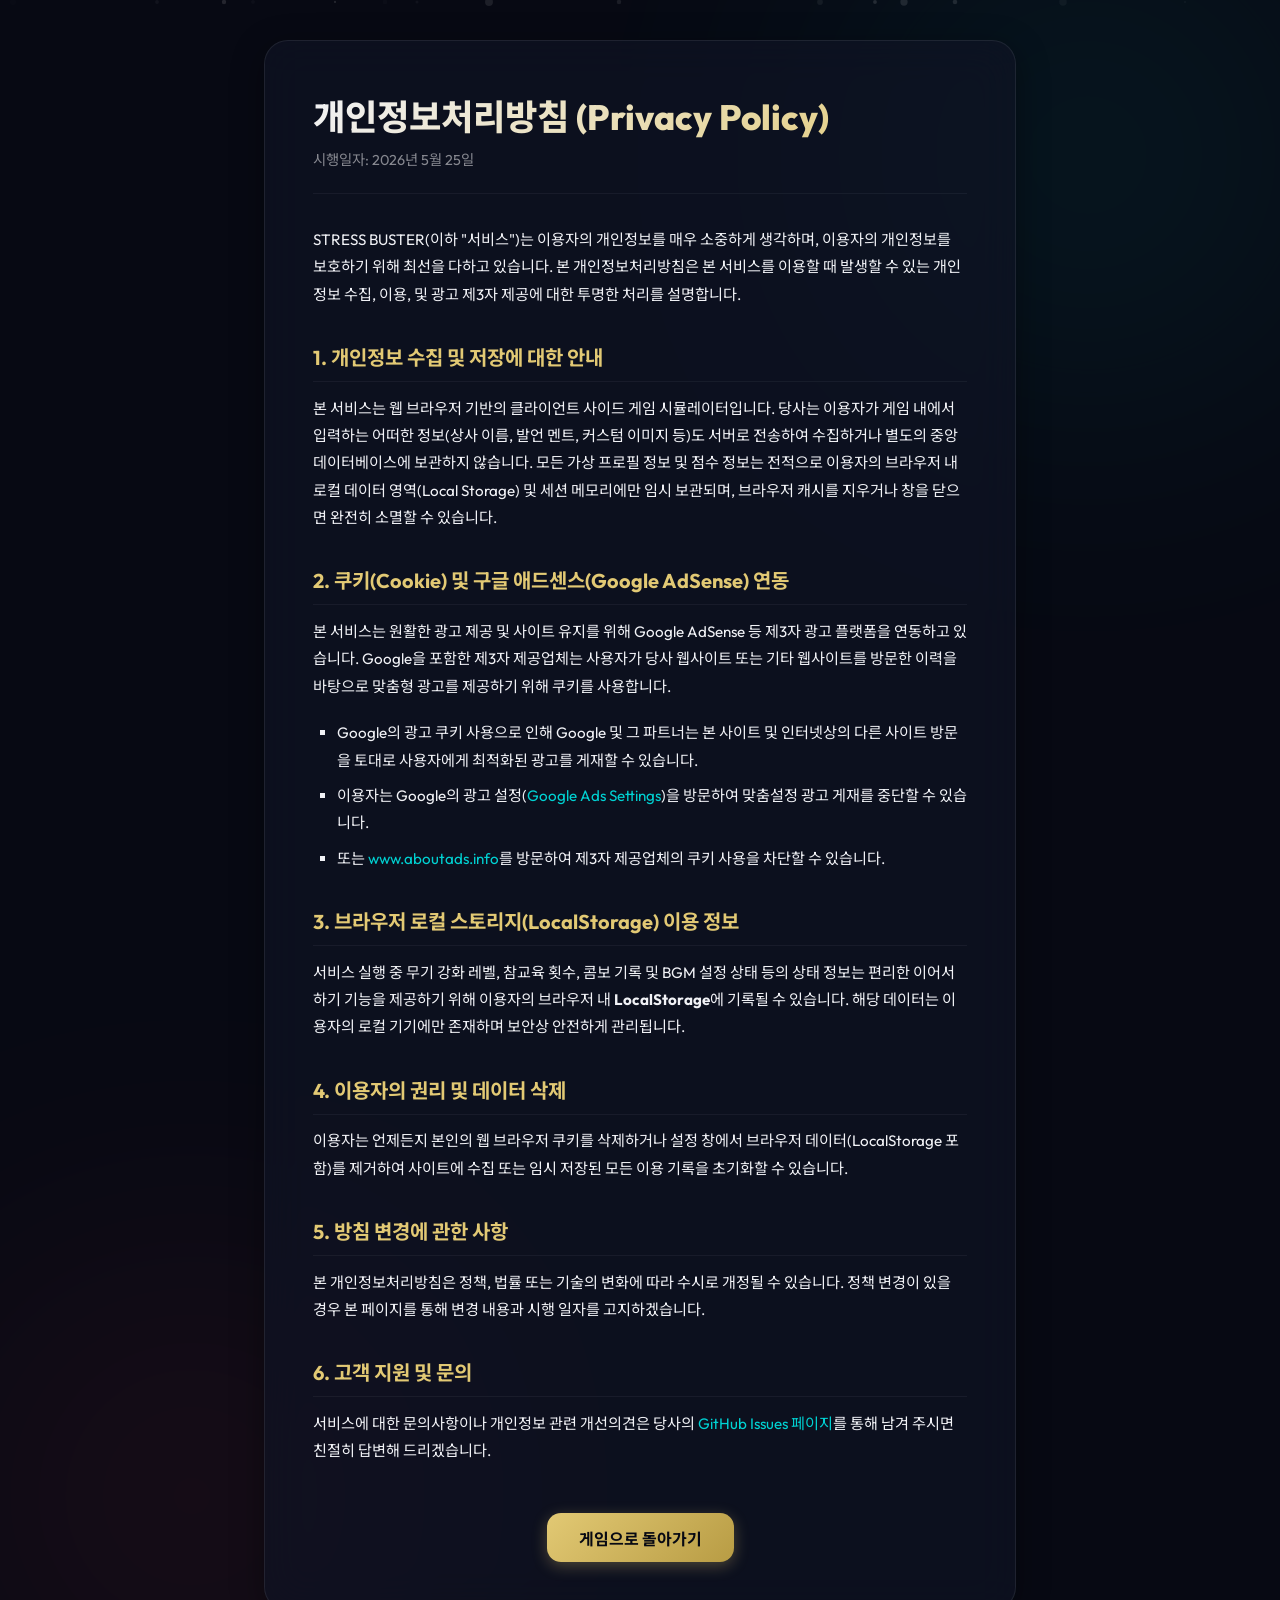
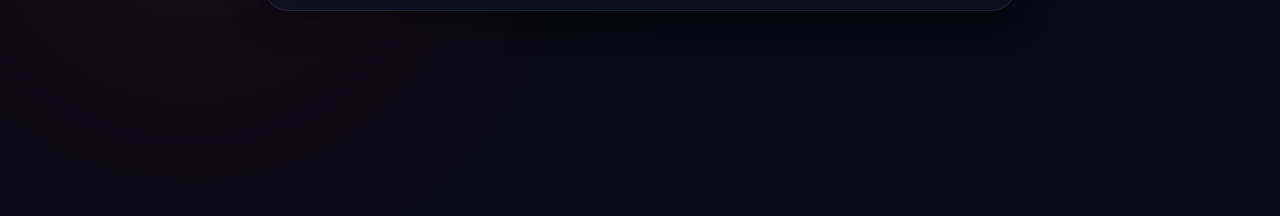
==== privacy.html @ c32ab214 "fix: AdSense policy compliance - add privacy/terms pages and stress guide" ====
<!DOCTYPE html>
<html lang="ko">
<head>
  <meta charset="UTF-8">
  <meta name="viewport" content="width=device-width, initial-scale=1.0">
  <title>개인정보처리방침 | STRESS BUSTER</title>
  <meta name="description" content="STRESS BUSTER 개인정보처리방침. 구글 애드센스 정책 준수를 위한 안내입니다.">
  <link rel="stylesheet" href="style.css">
  <link href="https://fonts.googleapis.com/css2?family=Noto+Sans+KR:wght@300;400;500;700&family=Outfit:wght@300;400;600;800&display=swap" rel="stylesheet">
  <style>
    .policy-container {
      max-width: 800px;
      width: 100%;
      margin: 40px auto;
      padding: 0 1.5rem;
      flex: 1;
    }
    .policy-card {
      background: rgba(16, 20, 38, 0.65);
      border: 1px solid var(--border-glass);
      box-shadow: var(--shadow-glass);
      backdrop-filter: blur(20px);
      border-radius: 24px;
      padding: 3rem;
    }
    .policy-header {
      border-bottom: 1px solid rgba(255, 255, 255, 0.05);
      padding-bottom: 1.5rem;
      margin-bottom: 2rem;
    }
    .policy-header h1 {
      font-size: 2.2rem;
      font-weight: 800;
      color: #fff;
      margin-bottom: 0.5rem;
      background: linear-gradient(135deg, #f1f2f6 0%, var(--color-gold) 100%);
      -webkit-background-clip: text;
      -webkit-text-fill-color: transparent;
    }
    .policy-header p {
      color: rgba(255, 255, 255, 0.5);
      font-size: 0.9rem;
    }
    .policy-content {
      color: #f1f2f6;
      line-height: 1.8;
      font-size: 0.95rem;
    }
    .policy-content h2 {
      font-size: 1.25rem;
      color: var(--color-gold);
      margin-top: 2rem;
      margin-bottom: 0.8rem;
      font-weight: 700;
      border-bottom: 1px solid rgba(255, 255, 255, 0.05);
      padding-bottom: 0.3rem;
    }
    .policy-content p {
      margin-bottom: 1.2rem;
    }
    .policy-content ul {
      margin-left: 1.5rem;
      margin-bottom: 1.2rem;
      list-style-type: square;
    }
    .policy-content li {
      margin-bottom: 0.5rem;
    }
    .policy-content a {
      color: var(--color-cyan);
      text-decoration: none;
      transition: color 0.25s;
    }
    .policy-content a:hover {
      color: var(--color-gold);
      text-decoration: underline;
    }
    .back-btn-wrap {
      margin-top: 3rem;
      text-align: center;
    }
    .back-to-game-btn {
      display: inline-block;
      background: linear-gradient(135deg, var(--color-gold) 0%, #b89c44 100%);
      border: none;
      border-radius: 14px;
      padding: 0.8rem 2rem;
      font-family: var(--font-sans);
      color: #070913;
      font-weight: 700;
      text-decoration: none;
      cursor: pointer;
      box-shadow: 0 4px 15px rgba(226, 201, 116, 0.3);
      transition: all 0.3s cubic-bezier(0.16, 1, 0.3, 1);
    }
    .back-to-game-btn:hover {
      transform: translateY(-2px);
      box-shadow: 0 8px 25px rgba(226, 201, 116, 0.5);
      background: linear-gradient(135deg, #f5e08f 0%, #d4b455 100%);
    }
    @media (max-width: 768px) {
      .policy-card {
        padding: 1.5rem;
      }
      .policy-header h1 {
        font-size: 1.8rem;
      }
    }
  </style>
</head>
<body>
  <!-- Floating particles background -->
  <div class="particles" id="particles-container"></div>

  <main class="policy-container">
    <div class="policy-card">
      <div class="policy-header">
        <h1>개인정보처리방침 (Privacy Policy)</h1>
        <p>시행일자: 2026년 5월 25일</p>
      </div>

      <div class="policy-content">
        <p>STRESS BUSTER(이하 "서비스")는 이용자의 개인정보를 매우 소중하게 생각하며, 이용자의 개인정보를 보호하기 위해 최선을 다하고 있습니다. 본 개인정보처리방침은 본 서비스를 이용할 때 발생할 수 있는 개인정보 수집, 이용, 및 광고 제3자 제공에 대한 투명한 처리를 설명합니다.</p>

        <h2>1. 개인정보 수집 및 저장에 대한 안내</h2>
        <p>본 서비스는 웹 브라우저 기반의 클라이언트 사이드 게임 시뮬레이터입니다. 당사는 이용자가 게임 내에서 입력하는 어떠한 정보(상사 이름, 발언 멘트, 커스텀 이미지 등)도 서버로 전송하여 수집하거나 별도의 중앙 데이터베이스에 보관하지 않습니다. 모든 가상 프로필 정보 및 점수 정보는 전적으로 이용자의 브라우저 내 로컬 데이터 영역(Local Storage) 및 세션 메모리에만 임시 보관되며, 브라우저 캐시를 지우거나 창을 닫으면 완전히 소멸할 수 있습니다.</p>

        <h2>2. 쿠키(Cookie) 및 구글 애드센스(Google AdSense) 연동</h2>
        <p>본 서비스는 원활한 광고 제공 및 사이트 유지를 위해 Google AdSense 등 제3자 광고 플랫폼을 연동하고 있습니다. Google을 포함한 제3자 제공업체는 사용자가 당사 웹사이트 또는 기타 웹사이트를 방문한 이력을 바탕으로 맞춤형 광고를 제공하기 위해 쿠키를 사용합니다.</p>
        <ul>
          <li>Google의 광고 쿠키 사용으로 인해 Google 및 그 파트너는 본 사이트 및 인터넷상의 다른 사이트 방문을 토대로 사용자에게 최적화된 광고를 게재할 수 있습니다.</li>
          <li>이용자는 Google의 광고 설정(<a href="https://adssettings.google.com" target="_blank" rel="noopener noreferrer">Google Ads Settings</a>)을 방문하여 맞춤설정 광고 게재를 중단할 수 있습니다.</li>
          <li>또는 <a href="https://aboutads.info" target="_blank" rel="noopener noreferrer">www.aboutads.info</a>를 방문하여 제3자 제공업체의 쿠키 사용을 차단할 수 있습니다.</li>
        </ul>

        <h2>3. 브라우저 로컬 스토리지(LocalStorage) 이용 정보</h2>
        <p>서비스 실행 중 무기 강화 레벨, 참교육 횟수, 콤보 기록 및 BGM 설정 상태 등의 상태 정보는 편리한 이어서 하기 기능을 제공하기 위해 이용자의 브라우저 내 <strong>LocalStorage</strong>에 기록될 수 있습니다. 해당 데이터는 이용자의 로컬 기기에만 존재하며 보안상 안전하게 관리됩니다.</p>

        <h2>4. 이용자의 권리 및 데이터 삭제</h2>
        <p>이용자는 언제든지 본인의 웹 브라우저 쿠키를 삭제하거나 설정 창에서 브라우저 데이터(LocalStorage 포함)를 제거하여 사이트에 수집 또는 임시 저장된 모든 이용 기록을 초기화할 수 있습니다.</p>

        <h2>5. 방침 변경에 관한 사항</h2>
        <p>본 개인정보처리방침은 정책, 법률 또는 기술의 변화에 따라 수시로 개정될 수 있습니다. 정책 변경이 있을 경우 본 페이지를 통해 변경 내용과 시행 일자를 고지하겠습니다.</p>

        <h2>6. 고객 지원 및 문의</h2>
        <p>서비스에 대한 문의사항이나 개인정보 관련 개선의견은 당사의 <a href="https://github.com/k2871015/bossdiee/issues" target="_blank" rel="noopener noreferrer">GitHub Issues 페이지</a>를 통해 남겨 주시면 친절히 답변해 드리겠습니다.</p>
      </div>

      <div class="back-btn-wrap">
        <a href="index.html" class="back-to-game-btn">게임으로 돌아가기</a>
      </div>
    </div>
  </main>

  <script>
    // Particle generation matching index.html
    const container = document.getElementById('particles-container');
    if (container) {
      for (let i = 0; i < 15; i++) {
        const particle = document.createElement('div');
        particle.className = 'particle';
        particle.style.left = Math.random() * 100 + 'vw';
        particle.style.animationDelay = Math.random() * 15 + 's';
        particle.style.opacity = Math.random();
        particle.style.transform = 'scale(' + (Math.random() * 1.5 + 0.5) + ')';
        container.appendChild(particle);
      }
    }
  </script>
</body>
</html>
---- style.css ----
/* Design System & Custom Properties */
:root {
  --bg-dark: #070913;
  --bg-panel: rgba(16, 20, 38, 0.45);
  --border-glass: rgba(255, 255, 255, 0.08);
  --shadow-glass: 0 8px 32px 0 rgba(0, 0, 0, 0.37);
  
  --color-gold: #e2c974;
  --color-gold-glow: rgba(226, 201, 116, 0.45);
  --color-red: #ff4757;
  --color-red-glow: rgba(255, 71, 87, 0.45);
  --color-cyan: #00d2d3;
  --color-cyan-glow: rgba(0, 210, 211, 0.45);
  --color-green: #2ed573;
  
  --font-sans: 'Outfit', 'Noto Sans KR', sans-serif;
}

/* Base Resets & Global Styles */
* {
  margin: 0;
  padding: 0;
  box-sizing: border-box;
}

body {
  background-color: var(--bg-dark);
  color: #f1f2f6;
  font-family: var(--font-sans);
  min-height: 100vh;
  overflow-x: hidden;
  position: relative;
  display: flex;
  flex-direction: column;
}

/* Animated Ambient Background Glows */
body::before, body::after {
  content: '';
  position: absolute;
  width: 50vw;
  height: 50vw;
  border-radius: 50%;
  pointer-events: none;
  z-index: -10;
  filter: blur(140px);
  opacity: 0.15;
  transition: all 1s ease;
}
body::before {
  top: -10%;
  right: -10%;
  background: radial-gradient(circle, var(--color-cyan) 0%, transparent 70%);
}
body::after {
  bottom: -10%;
  left: -10%;
  background: radial-gradient(circle, var(--color-red) 0%, transparent 70%);
}

/* Background floating particles */
.particles {
  position: fixed;
  top: 0;
  left: 0;
  width: 100%;
  height: 100%;
  pointer-events: none;
  z-index: -5;
  overflow: hidden;
}
.particle {
  position: absolute;
  width: 4px;
  height: 4px;
  background-color: rgba(255, 255, 255, 0.15);
  border-radius: 50%;
  animation: floatUp 15s infinite linear;
}
@keyframes floatUp {
  0% { transform: translateY(100vh) translateX(0); opacity: 0; }
  50% { opacity: 0.5; }
  100% { transform: translateY(-10vh) translateX(50px); opacity: 0; }
}

/* Header & Navigation */
header {
  height: 70px;
  border-bottom: 1px solid var(--border-glass);
  background: rgba(7, 9, 19, 0.6);
  backdrop-filter: blur(8px);
  position: sticky;
  top: 0;
  z-index: 100;
}
.nav-container {
  max-width: 1200px;
  margin: 0 auto;
  padding: 0 1.5rem;
  height: 100%;
  display: flex;
  justify-content: space-between;
  align-items: center;
}
.logo {
  font-size: 1.5rem;
  font-weight: 800;
  letter-spacing: 0.05em;
  background: linear-gradient(135deg, #f1f2f6 0%, var(--color-gold) 100%);
  -webkit-background-clip: text;
  -webkit-text-fill-color: transparent;
  display: flex;
  align-items: center;
  gap: 0.5rem;
}
.logo-icon {
  -webkit-text-fill-color: initial;
  font-size: 1.6rem;
}

/* Header Action buttons */
.icon-btn {
  background: transparent;
  border: 1px solid rgba(255, 255, 255, 0.15);
  color: #f1f2f6;
  padding: 0.5rem 1rem;
  border-radius: 12px;
  cursor: pointer;
  font-family: var(--font-sans);
  font-size: 0.85rem;
  font-weight: 600;
  transition: all 0.3s cubic-bezier(0.16, 1, 0.3, 1);
}
.icon-btn:hover {
  background: rgba(255, 255, 255, 0.08);
  border-color: rgba(255, 255, 255, 0.3);
  transform: translateY(-2px);
}

/* Main Container Layout */
main {
  flex: 1;
  max-width: 1200px;
  width: 100%;
  margin: 0 auto;
  padding: 2rem 1.5rem;
  display: flex;
  flex-direction: column;
  justify-content: center;
}

/* Glassmorphism Panels */
.glass-panel {
  background: var(--bg-panel);
  border: 1px solid var(--border-glass);
  box-shadow: var(--shadow-glass);
  backdrop-filter: blur(16px);
  border-radius: 24px;
  padding: 1.5rem;
  transition: all 0.5s cubic-bezier(0.16, 1, 0.3, 1);
}

/* Form Styles & Inputs */
.setup-card {
  max-width: 600px;
  width: 100%;
  margin: 0 auto;
  background: rgba(16, 20, 38, 0.65);
  border: 1px solid var(--border-glass);
  box-shadow: var(--shadow-glass);
  backdrop-filter: blur(20px);
  border-radius: 32px;
  padding: 3rem;
}
.setup-header {
  text-align: center;
  margin-bottom: 2rem;
}
.setup-header h2 {
  font-size: 2rem;
  font-weight: 800;
  margin-top: 0.5rem;
  margin-bottom: 0.75rem;
  line-height: 1.3;
  color: #fff;
}
.setup-header p {
  color: var(--color-text-secondary);
  font-size: 0.9rem;
  line-height: 1.5;
}
.badge {
  display: inline-block;
  font-size: 0.75rem;
  font-weight: 700;
  letter-spacing: 0.1em;
  background: rgba(226, 201, 116, 0.1);
  border: 1px solid var(--color-gold);
  color: var(--color-gold);
  padding: 0.25rem 0.75rem;
  border-radius: 20px;
}

/* Forms */
.form-group {
  margin-bottom: 1.5rem;
}
.input-label {
  display: block;
  font-size: 0.85rem;
  font-weight: 600;
  margin-bottom: 0.5rem;
  color: var(--color-gold);
}
.text-input {
  width: 100%;
  background: rgba(7, 9, 19, 0.45);
  border: 1px solid rgba(255, 255, 255, 0.15);
  border-radius: 12px;
  padding: 0.8rem 1rem;
  font-family: var(--font-sans);
  color: #fff;
  font-size: 0.95rem;
  outline: none;
  transition: all 0.3s cubic-bezier(0.16, 1, 0.3, 1);
}
.text-input:focus {
  border-color: var(--color-gold);
  box-shadow: 0 0 10px rgba(226, 201, 116, 0.2);
  background: rgba(7, 9, 19, 0.75);
}
.select-input {
  appearance: none;
  background-image: radial-gradient(var(--color-gold) 1px, transparent 0);
  background-position: right 15px center;
  background-size: 8px 8px;
  background-repeat: no-repeat;
  cursor: pointer;
}
.select-input option {
  background-color: var(--bg-dark);
  color: #fff;
}

/* Buttons */
.action-btn {
  width: 100%;
  background: linear-gradient(135deg, var(--color-gold) 0%, #b89c44 100%);
  border: none;
  border-radius: 14px;
  padding: 1rem;
  font-family: var(--font-sans);
  color: #070913;
  font-weight: 700;
  font-size: 1.05rem;
  cursor: pointer;
  box-shadow: 0 4px 15px rgba(226, 201, 116, 0.3);
  transition: all 0.3s cubic-bezier(0.16, 1, 0.3, 1);
  margin-top: 1rem;
}
.action-btn:hover {
  transform: translateY(-2px);
  box-shadow: 0 8px 25px rgba(226, 201, 116, 0.5);
  background: linear-gradient(135deg, #f5e08f 0%, #d4b455 100%);
}
.action-btn:active {
  transform: translateY(1px);
}
.action-btn.btn-secondary {
  background: transparent;
  border: 1px solid var(--border-glass);
  color: #f1f2f6;
  box-shadow: none;
}
.action-btn.btn-secondary:hover {
  background: rgba(255, 255, 255, 0.05);
  box-shadow: none;
  border-color: rgba(255, 255, 255, 0.2);
}

/* Gameplay Grid Layout */
.gameplay-grid {
  display: grid;
  grid-template-columns: 280px 1fr 340px;
  gap: 1.5rem;
  min-height: 550px;
}

/* Left HUD Sidebar */
.hud-sidebar {
  display: flex;
  flex-direction: column;
  gap: 1.5rem;
}
.hud-section h3 {
  font-size: 0.85rem;
  font-weight: 700;
  text-transform: uppercase;
  letter-spacing: 0.1em;
  color: var(--color-gold);
  margin-bottom: 0.75rem;
}
.stats-card {
  background: rgba(0, 0, 0, 0.25);
  border-radius: 16px;
  border: 1px solid rgba(255, 255, 255, 0.03);
  padding: 1rem;
  display: flex;
  flex-direction: column;
  gap: 0.75rem;
}
.stat-row {
  display: flex;
  justify-content: space-between;
  align-items: center;
  font-size: 0.85rem;
}
.stat-label {
  color: rgba(255, 255, 255, 0.5);
}
.stat-value {
  font-weight: 700;
  font-family: 'Outfit', sans-serif;
  font-size: 1rem;
}
.text-red { color: var(--color-red); text-shadow: 0 0 8px var(--color-red-glow); }
.text-gold { color: var(--color-gold); text-shadow: 0 0 8px var(--color-gold-glow); }
.text-cyan { color: var(--color-cyan); text-shadow: 0 0 8px var(--color-cyan-glow); }
.text-green { color: var(--color-green); }

/* ID Card Component */
.id-card {
  background: linear-gradient(135deg, rgba(255,255,255,0.05) 0%, rgba(255,255,255,0.01) 100%);
  border: 1px solid var(--border-glass);
  border-radius: 16px;
  padding: 1rem;
  display: flex;
  align-items: center;
  gap: 1rem;
}
.id-avatar {
  font-size: 2rem;
  background: rgba(255,255,255,0.05);
  width: 48px;
  height: 48px;
  border-radius: 50%;
  display: flex;
  align-items: center;
  justify-content: center;
}
.id-name {
  font-weight: 700;
  font-size: 0.95rem;
}
.id-dept {
  font-size: 0.72rem;
  color: var(--color-gold);
}

/* Center Panel: Boss Arena */
.arena-panel {
  display: flex;
  flex-direction: column;
  position: relative;
  overflow: hidden;
}
.arena-header {
  border-bottom: 1px solid rgba(255, 255, 255, 0.05);
  padding-bottom: 1rem;
  margin-bottom: 1rem;
}
.boss-display-info {
  display: flex;
  align-items: center;
  gap: 0.75rem;
  margin-bottom: 0.5rem;
}
.boss-class-badge {
  font-size: 0.7rem;
  background: rgba(255, 71, 87, 0.15);
  color: var(--color-red);
  padding: 0.15rem 0.5rem;
  border-radius: 6px;
  border: 1px solid rgba(255, 71, 87, 0.3);
  font-weight: 600;
}
.health-container {
  display: flex;
  flex-direction: column;
  gap: 0.35rem;
}
.health-label {
  display: flex;
  justify-content: space-between;
  font-size: 0.78rem;
  font-weight: 600;
  color: var(--color-red);
}
.health-bar-bg {
  height: 8px;
  background: rgba(0, 0, 0, 0.4);
  border-radius: 4px;
  overflow: hidden;
  border: 1px solid rgba(255, 255, 255, 0.05);
}
.health-bar-fill {
  height: 100%;
  background: linear-gradient(90deg, #ff4757 0%, #ff6b81 100%);
  border-radius: 4px;
  transition: width 0.15s cubic-bezier(0.16, 1, 0.3, 1);
  box-shadow: 0 0 10px rgba(255, 71, 87, 0.4);
}

/* Interactive Avatar Area */
.avatar-view-container {
  flex: 1;
  display: flex;
  align-items: center;
  justify-content: center;
  position: relative;
  border-radius: 20px;
  /* Deep dark — white checkerboard areas multiply to black */
  background: #07091380;
  background-image:
    radial-gradient(ellipse at 30% 60%, rgba(255, 71, 87, 0.06) 0%, transparent 60%),
    radial-gradient(ellipse at 70% 40%, rgba(0, 210, 211, 0.04) 0%, transparent 60%);
  background-color: #070913;
  border: 1px solid rgba(255,255,255,0.05);
  user-select: none;
  overflow: hidden;
}

/* Boss Bubble Speech */
.boss-bubble {
  position: absolute;
  top: 25px;
  background: rgba(255, 255, 255, 0.95);
  color: #070913;
  padding: 0.8rem 1.2rem;
  border-radius: 18px;
  font-size: 0.85rem;
  font-weight: 600;
  box-shadow: 0 8px 24px rgba(0, 0, 0, 0.25);
  max-width: 250px;
  line-height: 1.4;
  opacity: 0;
  transform: translateY(10px) scale(0.9);
  transition: all 0.3s cubic-bezier(0.175, 0.885, 0.32, 1.275);
  pointer-events: none;
  z-index: 15;
}
.boss-bubble.show {
  opacity: 1;
  transform: translateY(0) scale(1);
}
.boss-bubble::after {
  content: '';
  position: absolute;
  bottom: -8px;
  left: 50%;
  transform: translateX(-50%);
  border-width: 8px 8px 0;
  border-style: solid;
  border-color: rgba(255, 255, 255, 0.95) transparent;
}

/* Hit Effects Layer & floating particles */
.hit-effects-layer {
  position: absolute;
  top: 0;
  left: 0;
  width: 100%;
  height: 100%;
  pointer-events: none;
  z-index: 20;
}

/* Floating Text Animation */
.floating-hit-text {
  position: absolute;
  font-family: var(--font-sans);
  font-weight: 800;
  font-size: 1.1rem;
  text-shadow: 0 2px 12px rgba(0,0,0,0.9), 0 0 20px currentColor;
  pointer-events: none;
  animation: floatTextUp 0.9s forwards cubic-bezier(0.22, 1, 0.36, 1);
  white-space: nowrap;
}
@keyframes floatTextUp {
  0%   { transform: translateY(0) scale(0.4) rotate(-4deg); opacity: 0; }
  12%  { transform: translateY(-8px) scale(1.3) rotate(2deg); opacity: 1; }
  35%  { transform: translateY(-22px) scale(1.1) rotate(-1deg); opacity: 1; }
  70%  { transform: translateY(-50px) scale(0.95) rotate(0.5deg); opacity: 0.7; }
  100% { transform: translateY(-80px) scale(0.7) rotate(0deg); opacity: 0; }
}

/* Splat visuals */
.coffee-splat {
  position: absolute;
  width: 60px;
  height: 60px;
  border-radius: 50%;
  background: radial-gradient(circle, #a0682a 0%, rgba(91, 62, 36, 0.5) 50%, rgba(91, 62, 36, 0) 70%);
  opacity: 0;
  pointer-events: none;
  animation: elasticSplat 0.65s forwards cubic-bezier(0.22, 1, 0.36, 1);
}
@keyframes elasticSplat {
  0%   { transform: scale(0.2); opacity: 0.95; border-radius: 50%; }
  22%  { transform: scale(1.7) scaleX(1.3) scaleY(0.8); opacity: 0.85; border-radius: 40%; }
  45%  { transform: scale(1.4) scaleX(0.9) scaleY(1.15); opacity: 0.7; border-radius: 45%; }
  70%  { transform: scale(1.6) scaleX(1.05) scaleY(0.97); opacity: 0.4; border-radius: 50%; }
  100% { transform: scale(2.0); opacity: 0; border-radius: 50%; }
}

/* Avatar wrappers */
.boss-avatar-wrapper {
  position: relative;
  width: 280px;
  height: 280px;
  display: flex;
  align-items: center;
  justify-content: center;
  transition: transform 0.3s cubic-bezier(0.34, 1.56, 0.64, 1), filter 0.3s ease;
}
.boss-avatar-wrapper:hover {
  transform: scale(1.05);
  filter: drop-shadow(0 15px 30px rgba(255, 71, 87, 0.2));
}
.boss-avatar-wrapper:active {
  transform: scale(0.96);
}
.boss-img {
  max-width: 100%;
  max-height: 100%;
  object-fit: contain;
  display: block;
  background: transparent;
  transition: filter 0.25s cubic-bezier(0.25, 0.46, 0.45, 0.94), transform 0.2s ease;
}

/* Whacking effects */
.boss-avatar-wrapper.hit-light {
  animation: elasticJiggleLight 0.25s cubic-bezier(0.25, 0.8, 0.25, 1);
}
.boss-avatar-wrapper.hit-heavy {
  animation: elasticSpinHit 0.45s cubic-bezier(0.175, 0.885, 0.32, 1.275);
}
.boss-avatar-wrapper.hit-splash {
  animation: elasticShakeHeavy 0.4s cubic-bezier(0.36, 0.07, 0.19, 0.97);
}

@keyframes elasticJiggleLight {
  0% { transform: scale(1) rotate(0deg); }
  15% { transform: scale(0.88) rotate(-6deg); }
  35% { transform: scale(1.08) rotate(4deg); }
  55% { transform: scale(0.96) rotate(-2deg); }
  75% { transform: scale(1.02) rotate(1deg); }
  100% { transform: scale(1) rotate(0deg); }
}
@keyframes elasticSpinHit {
  0% { transform: scale(1) rotate(0deg) translateY(0); }
  18% { transform: scale(0.72) rotate(-16deg) translateY(18px); }
  38% { transform: scale(1.18) rotate(12deg) translateY(-12px); }
  58% { transform: scale(0.92) rotate(-6deg) translateY(6px); }
  78% { transform: scale(1.04) rotate(2deg) translateY(-2px); }
  90% { transform: scale(0.98) rotate(-1deg) translateY(0); }
  100% { transform: scale(1) rotate(0deg) translateY(0); }
}
@keyframes elasticShakeHeavy {
  0% { transform: translate(0, 0) scale(1) rotate(0deg); }
  12.5% { transform: translate(-10px, 8px) scale(0.93) rotate(-4deg); }
  25% { transform: translate(8px, -8px) scale(1.13) rotate(3.5deg); }
  37.5% { transform: translate(-7px, 6px) scale(0.96) rotate(-2.5deg); }
  50% { transform: translate(5px, -4px) scale(1.06) rotate(1.8deg); }
  62.5% { transform: translate(-3px, 2px) scale(0.98) rotate(-1deg); }
  75% { transform: translate(2px, -1px) scale(1.02) rotate(0.5deg); }
  87.5% { transform: translate(-1px, 0.5px) scale(0.99) rotate(-0.2deg); }
  100% { transform: translate(0, 0) scale(1) rotate(0deg); }
}

/* Dizzy stars above boss */
.dizzy-stars-overlay {
  position: absolute;
  top: -15px;
  font-size: 1.6rem;
  letter-spacing: 0.1em;
  opacity: 0;
  pointer-events: none;
  animation: orbitStars 2.5s infinite linear;
}
.boss-avatar-wrapper.dizzy .dizzy-stars-overlay {
  opacity: 1;
}
@keyframes orbitStars {
  0% { transform: rotate(0) translateY(-5px); }
  50% { transform: rotate(180deg) translateY(5px); }
  100% { transform: rotate(360deg) translateY(-5px); }
}

/* Arena Shaking */
.arena-panel.shake {
  animation: arenaShakeEffect 0.3s ease;
}
@keyframes arenaShakeEffect {
  0%, 100% { transform: translate(0, 0); }
  10%, 90% { transform: translate(-3px, 1px); }
  20%, 80% { transform: translate(4px, -2px); }
  30%, 50%, 70% { transform: translate(-5px, -4px); }
  40%, 60% { transform: translate(6px, 4px); }
}

/* Custom Cursors according to weapons */
.active-weapon-paper #boss-target-area {
  cursor: url('data:image/svg+xml;utf8,<svg xmlns="http://www.w3.org/2000/svg" width="32" height="32" style="font-size:24px"><text y="24">🧻</text></svg>') 16 16, auto;
}
.active-weapon-hammer #boss-target-area {
  cursor: url('data:image/svg+xml;utf8,<svg xmlns="http://www.w3.org/2000/svg" width="32" height="32" style="font-size:24px"><text y="24">🔨</text></svg>') 16 16, auto;
}
.active-weapon-coffee #boss-target-area {
  cursor: url('data:image/svg+xml;utf8,<svg xmlns="http://www.w3.org/2000/svg" width="32" height="32" style="font-size:24px"><text y="24">☕</text></svg>') 16 16, auto;
}
.active-weapon-resignation #boss-target-area {
  cursor: url('data:image/svg+xml;utf8,<svg xmlns="http://www.w3.org/2000/svg" width="32" height="32" style="font-size:24px"><text y="24">📄</text></svg>') 16 16, auto;
}

/* Right Panel: Weapon wheel inventory */
.weapons-sidebar {
  display: flex;
  flex-direction: column;
  gap: 1.5rem;
}
.weapons-sidebar h3 {
  font-size: 0.85rem;
  font-weight: 700;
  text-transform: uppercase;
  letter-spacing: 0.1em;
  color: var(--color-gold);
}
.weapon-slots {
  display: flex;
  flex-direction: column;
  gap: 0.85rem;
  flex: 1;
}
.weapon-card {
  display: flex;
  align-items: center;
  gap: 1rem;
  background: rgba(0, 0, 0, 0.25);
  border: 1px solid rgba(255, 255, 255, 0.03);
  border-radius: 16px;
  padding: 0.8rem 1.2rem;
  cursor: pointer;
  position: relative;
  overflow: hidden;
  transition: all 0.3s cubic-bezier(0.16, 1, 0.3, 1);
}
.weapon-card:hover {
  background: rgba(255, 255, 255, 0.04);
  border-color: rgba(255, 255, 255, 0.1);
  transform: translateX(3px);
}
.weapon-card.active {
  background: rgba(226, 201, 116, 0.07);
  border-color: var(--color-gold);
  box-shadow: 0 0 12px rgba(226, 201, 116, 0.1);
}
.weapon-icon {
  font-size: 1.8rem;
}
.weapon-details h4 {
  font-size: 0.88rem;
  font-weight: 700;
  margin-bottom: 0.2rem;
}
.weapon-desc {
  font-size: 0.7rem;
  color: var(--color-text-secondary);
}
.weapon-select-dot {
  position: absolute;
  right: 15px;
  width: 6px;
  height: 6px;
  border-radius: 50%;
  background-color: var(--color-gold);
  opacity: 0;
  transition: opacity 0.3s ease;
}
.weapon-card.active .weapon-select-dot {
  opacity: 1;
  box-shadow: 0 0 8px var(--color-gold);
}

/* Cooldown overlays */
.cooldown-overlay {
  position: absolute;
  bottom: 0;
  left: 0;
  height: 4px;
  background-color: var(--color-cyan);
  transition: width 0.1s linear;
  box-shadow: 0 0 8px var(--color-cyan-glow);
}

/* Hit Combo component */
.combo-container {
  background: linear-gradient(135deg, rgba(255, 71, 87, 0.07) 0%, rgba(255, 71, 87, 0.01) 100%);
  border: 1px dashed rgba(255, 71, 87, 0.2);
  border-radius: 16px;
  padding: 0.85rem;
  text-align: center;
  margin-top: auto;
}
.combo-title {
  font-size: 0.72rem;
  font-weight: 700;
  color: var(--color-red);
  letter-spacing: 0.15em;
}
.combo-number {
  font-size: 1.8rem;
  font-weight: 800;
  color: var(--color-red);
  text-shadow: 0 0 10px var(--color-red-glow);
  font-family: 'Outfit', sans-serif;
  animation: pulseCombo 0.2s ease;
}
@keyframes pulseCombo {
  0% { transform: scale(1); }
  50% { transform: scale(1.25); }
  100% { transform: scale(1); }
}

/* Victory Overlay card */
.victory-card {
  max-width: 500px;
  width: 90%;
  margin: 0 auto;
  background: rgba(16, 20, 38, 0.75);
  border: 1px solid var(--border-glass);
  box-shadow: var(--shadow-glass);
  backdrop-filter: blur(24px);
  border-radius: 32px;
  padding: 3rem;
  text-align: center;
}
.victory-icon {
  font-size: 4rem;
  margin-bottom: 1rem;
  animation: bounceAnim 2s infinite ease-in-out;
}
@keyframes bounceAnim {
  0%, 100% { transform: translateY(0); }
  50% { transform: translateY(-12px); }
}
.victory-card h2 {
  font-size: 1.6rem;
  font-weight: 800;
  margin-bottom: 0.25rem;
}
.stress-free-banner {
  font-size: 3rem;
  font-weight: 800;
  letter-spacing: 0.05em;
  background: linear-gradient(135deg, var(--color-gold) 0%, #ff6b81 100%);
  -webkit-background-clip: text;
  -webkit-text-fill-color: transparent;
  margin-bottom: 1.5rem;
}
.report-box {
  background: rgba(0, 0, 0, 0.35);
  border-radius: 20px;
  border: 1px solid rgba(255, 255, 255, 0.03);
  padding: 1.5rem;
  text-align: left;
  margin-bottom: 2rem;
  display: flex;
  flex-direction: column;
  gap: 0.85rem;
}
.report-box h3 {
  font-size: 0.88rem;
  font-weight: 700;
  text-transform: uppercase;
  color: var(--color-gold);
  border-bottom: 1px solid rgba(255,255,255,0.05);
  padding-bottom: 0.5rem;
  margin-bottom: 0.25rem;
}
.report-row {
  display: flex;
  justify-content: space-between;
  font-size: 0.85rem;
}

/* Sound notification toast */
.toast-notification {
  position: fixed;
  bottom: 25px;
  left: 50%;
  transform: translateX(-50%) translateY(30px);
  background: rgba(16, 20, 38, 0.9);
  border: 1px solid var(--color-gold);
  box-shadow: 0 8px 32px var(--color-gold-glow);
  padding: 0.8rem 1.5rem;
  border-radius: 12px;
  font-size: 0.85rem;
  font-weight: 600;
  color: #fff;
  z-index: 10000;
  opacity: 0;
  transition: all 0.3s cubic-bezier(0.16, 1, 0.3, 1);
  pointer-events: none;
}
.toast-notification.show {
  transform: translateX(-50%) translateY(0);
  opacity: 1;
}

/* Variables for texts */
:root {
  --color-text-secondary: rgba(255, 255, 255, 0.6);
}

/* View states mapping */
.customizing-mode #customizer-panel { display: block !important; }
.customizing-mode #gameplay-panel { display: none !important; }
.customizing-mode #victory-panel { display: none !important; }

.playing-mode #customizer-panel { display: none !important; }
.playing-mode #gameplay-panel { display: grid !important; }
.playing-mode #victory-panel { display: none !important; }

.victory-mode #customizer-panel { display: none !important; }
.victory-mode #gameplay-panel { display: none !important; }
.victory-mode #victory-panel { display: block !important; }

/* AdSense slots */
.adsense-container {
  background: rgba(255, 255, 255, 0.02);
  border: 1px dashed rgba(255, 255, 255, 0.1);
  border-radius: 12px;
  padding: 0.5rem;
  text-align: center;
  position: relative;
  overflow: hidden;
}
.adsense-container .ads-label {
  font-size: 0.6rem;
  color: rgba(255, 255, 255, 0.3);
  letter-spacing: 0.1em;
  margin-bottom: 0.25rem;
  text-transform: uppercase;
}

/* Fever Mode */
.fever-banner {
  position: absolute;
  top: 15px;
  left: 50%;
  transform: translateX(-50%) scale(0.9);
  background: linear-gradient(135deg, #ff4757 0%, #ff9f43 100%);
  border: 2px solid #ff4757;
  box-shadow: 0 0 15px rgba(255, 71, 87, 0.6);
  color: #fff;
  padding: 0.5rem 1.2rem;
  border-radius: 30px;
  font-size: 0.85rem;
  font-weight: 800;
  z-index: 25;
  opacity: 0;
  pointer-events: none;
  transition: all 0.3s cubic-bezier(0.175, 0.885, 0.32, 1.275);
}
.fever-banner.active {
  opacity: 1;
  transform: translateX(-50%) scale(1.0);
  animation: feverBlink 1.5s infinite alternate ease-in-out;
}
@keyframes feverBlink {
  0% { box-shadow: 0 0 10px rgba(255, 71, 87, 0.6); filter: brightness(1); }
  100% { box-shadow: 0 0 25px rgba(255, 71, 87, 1); filter: brightness(1.25); }
}

/* Fever Mode background state on body */
body.fever-active::before {
  background: radial-gradient(circle, rgba(255, 71, 87, 0.2) 0%, transparent 70%);
  animation: feverPulse 1s infinite alternate ease-in-out !important;
}
@keyframes feverPulse {
  0% { opacity: 0.15; }
  100% { opacity: 0.45; }
}

/* Weapon Upgrade Shop */
.shop-points {
  background: rgba(0, 0, 0, 0.25);
  border: 1px solid rgba(255, 255, 255, 0.05);
  border-radius: 12px;
  padding: 0.5rem 0.8rem;
  font-size: 0.82rem;
  font-weight: 700;
  text-align: center;
  margin-bottom: 0.75rem;
}
.shop-items {
  display: flex;
  flex-direction: column;
  gap: 0.5rem;
}
.shop-item {
  display: flex;
  justify-content: space-between;
  align-items: center;
  background: rgba(255, 255, 255, 0.02);
  border: 1px solid rgba(255, 255, 255, 0.04);
  border-radius: 12px;
  padding: 0.5rem 0.75rem;
  transition: background 0.2s ease;
}
.shop-item:hover {
  background: rgba(255, 255, 255, 0.04);
}
.shop-item-info {
  display: flex;
  flex-direction: column;
  gap: 0.1rem;
}
.shop-item-name {
  font-size: 0.8rem;
  font-weight: 600;
}
.shop-item-level {
  font-size: 0.65rem;
  color: var(--color-cyan);
}
.shop-upgrade-btn {
  background: linear-gradient(135deg, var(--color-gold) 0%, #b89c44 100%);
  border: none;
  border-radius: 8px;
  color: #070913;
  font-size: 0.7rem;
  font-weight: 800;
  padding: 0.35rem 0.65rem;
  cursor: pointer;
  transition: all 0.2s ease;
  min-width: 65px;
  text-align: center;
}
.shop-upgrade-btn:hover {
  transform: translateY(-1px);
  box-shadow: 0 2px 8px rgba(226, 201, 116, 0.3);
}
.shop-upgrade-btn:disabled {
  background: rgba(255, 255, 255, 0.08) !important;
  color: rgba(255, 255, 255, 0.25) !important;
  cursor: not-allowed;
  box-shadow: none !important;
  transform: none !important;
}

/* Footer styles */
footer {
  margin-top: auto;
  border-top: 1px solid var(--border-glass);
  padding: 1.5rem 0;
  background: rgba(7, 9, 19, 0.6);
  text-align: center;
  font-size: 0.72rem;
  color: var(--color-text-secondary);
  z-index: 50;
}
.footer-container {
  max-width: 1200px;
  margin: 0 auto;
  padding: 0 1.5rem;
  display: flex;
  flex-direction: column;
  gap: 0.5rem;
  align-items: center;
}
.footer-links {
  display: flex;
  gap: 0.75rem;
  align-items: center;
}
.footer-links a {
  color: var(--color-gold);
  text-decoration: none;
  font-weight: 600;
  transition: color 0.2s ease;
}
.footer-links a:hover {
  color: #fff;
  text-decoration: underline;
}
.footer-divider {
  color: rgba(255, 255, 255, 0.15);
}

/* Modal Overlays */
.modal-overlay {
  position: fixed;
  top: 0;
  left: 0;
  width: 100vw;
  height: 100vh;
  background: rgba(7, 9, 19, 0.85);
  backdrop-filter: blur(8px);
  display: flex;
  justify-content: center;
  align-items: center;
  z-index: 20000;
  padding: 1rem;
}
.modal-card {
  max-width: 500px;
  width: 100%;
  background: rgba(16, 20, 38, 0.95);
  border: 1px solid var(--border-glass);
  box-shadow: var(--shadow-glass);
  border-radius: 20px;
  padding: 2rem;
  display: flex;
  flex-direction: column;
  gap: 1.25rem;
  animation: modalScaleIn 0.3s cubic-bezier(0.16, 1, 0.3, 1) forwards;
}
@keyframes modalScaleIn {
  0% { transform: scale(0.9); opacity: 0; }
  100% { transform: scale(1); opacity: 1; }
}
.modal-header {
  display: flex;
  justify-content: space-between;
  align-items: center;
  border-bottom: 1px solid rgba(255, 255, 255, 0.05);
  padding-bottom: 0.75rem;
}
.modal-header h3 {
  font-size: 1.1rem;
  font-weight: 700;
  color: var(--color-gold);
}
.modal-close-btn {
  background: transparent;
  border: none;
  color: rgba(255, 255, 255, 0.6);
  font-size: 1.5rem;
  cursor: pointer;
  transition: color 0.2s ease;
  line-height: 1;
}
.modal-close-btn:hover {
  color: #fff;
}
.modal-body {
  font-size: 0.8rem;
  color: rgba(255, 255, 255, 0.8);
  line-height: 1.6;
  max-height: 300px;
  overflow-y: auto;
  display: flex;
  flex-direction: column;
  gap: 0.85rem;
  padding-right: 0.5rem;
}
.modal-body p strong {
  color: var(--color-cyan);
}
.modal-body::-webkit-scrollbar {
  width: 4px;
}
.modal-body::-webkit-scrollbar-track {
  background: transparent;
}
.modal-body::-webkit-scrollbar-thumb {
  background: rgba(255, 255, 255, 0.1);
  border-radius: 2px;
}

/* Responsive adjustments */
@media (max-width: 1024px) {
  .gameplay-grid {
    grid-template-columns: 1fr;
  }
  .hud-sidebar, .weapons-sidebar {
    max-height: initial;
  }
}

/* ============================================
   BOSS PAIN ANIMATION STATE
   ============================================ */
.boss-avatar-wrapper.boss-pain .boss-img {
  animation: bossPainShiver 0.35s cubic-bezier(0.36, 0.07, 0.19, 0.97);
  filter: brightness(2) saturate(4) hue-rotate(-20deg) contrast(1.3) !important;
}
@keyframes bossPainShiver {
  0%   { transform: translate(0, 0)   rotate(0deg)   scale(1); }
  10%  { transform: translate(-6px, 4px) rotate(-5deg)  scale(0.94); }
  25%  { transform: translate(6px, -5px) rotate(4deg)   scale(1.06); }
  40%  { transform: translate(-4px, 3px) rotate(-3deg)  scale(0.97); }
  55%  { transform: translate(3px, -2px) rotate(2deg)   scale(1.03); }
  70%  { transform: translate(-2px, 1px) rotate(-1deg)  scale(0.99); }
  85%  { transform: translate(1px, 0)    rotate(0.5deg) scale(1.01); }
  100% { transform: translate(0, 0)   rotate(0deg)   scale(1); }
}

/* ============================================
   BOSS TEARS — falling teardrop effect
   ============================================ */
.boss-tear {
  position: absolute;
  width: 7px;
  height: 12px;
  border-radius: 50% 50% 60% 60% / 40% 40% 60% 60%;
  background: linear-gradient(180deg, rgba(100, 180, 255, 0.9) 0%, rgba(60, 140, 255, 0.7) 100%);
  box-shadow: 0 0 8px rgba(100, 180, 255, 0.8);
  opacity: 0;
  pointer-events: none;
  z-index: 22;
  top: 55px;
}
.boss-tear.tear-left  { left: 72px; }
.boss-tear.tear-right { right: 72px; }
.boss-tear.crying {
  animation: tearFall 1.1s ease-in forwards;
}
@keyframes tearFall {
  0%   { opacity: 0;   transform: translateY(0)   scaleY(0.8); }
  15%  { opacity: 1;   transform: translateY(4px)  scaleY(1.1); }
  80%  { opacity: 0.8; transform: translateY(70px) scaleY(1); }
  100% { opacity: 0;   transform: translateY(95px) scaleY(0.6); }
}

/* ============================================
   PAIN EMOJI OVERLAY — floating emoji on hard hits
   ============================================ */
.pain-emoji-overlay {
  position: absolute;
  top: 30px;
  left: 50%;
  transform: translateX(-50%);
  font-size: 2.2rem;
  pointer-events: none;
  opacity: 0;
  z-index: 28;
  text-shadow: 0 4px 16px rgba(0,0,0,0.9);
}
.pain-emoji-overlay.show {
  animation: emojiPop 0.85s cubic-bezier(0.22, 1, 0.36, 1) forwards;
}
@keyframes emojiPop {
  0%   { opacity: 0; transform: translateX(-50%) translateY(10px) scale(0.4); }
  25%  { opacity: 1; transform: translateX(-50%) translateY(-8px)  scale(1.25); }
  60%  { opacity: 1; transform: translateX(-50%) translateY(-18px) scale(1.05); }
  100% { opacity: 0; transform: translateX(-50%) translateY(-40px) scale(0.8); }
}

/* ============================================
   HP PHASE BOSS TINT — visual state per HP
   ============================================ */
/* 50% HP — slight worry glow */
body.hp-phase-warning .boss-avatar-wrapper {
  filter: drop-shadow(0 0 18px rgba(255, 180, 0, 0.35));
}
/* 25% HP — danger red glow + subtle pulse */
body.hp-phase-danger .boss-avatar-wrapper {
  filter: drop-shadow(0 0 24px rgba(255, 60, 60, 0.5));
  animation: dangerPulseGlow 2s infinite alternate ease-in-out;
}
@keyframes dangerPulseGlow {
  0%   { filter: drop-shadow(0 0 16px rgba(255, 60, 60, 0.35)); }
  100% { filter: drop-shadow(0 0 32px rgba(255, 60, 60, 0.75)); }
}

/* ============================================
   SHIELD INDICATOR — event active on boss
   ============================================ */
.boss-avatar-wrapper.shielded::before {
  content: '🛡️';
  position: absolute;
  top: -12px;
  right: -12px;
  font-size: 1.8rem;
  animation: shieldBob 1.2s infinite ease-in-out;
  z-index: 30;
}
@keyframes shieldBob {
  0%, 100% { transform: translateY(0) rotate(-5deg); }
  50%       { transform: translateY(-6px) rotate(5deg); }
}
/* Invincibility flash */
.boss-avatar-wrapper.invincible {
  animation: invincibleFlash 0.3s infinite alternate;
}
@keyframes invincibleFlash {
  0%   { filter: brightness(1.6) hue-rotate(200deg); }
  100% { filter: brightness(0.8) hue-rotate(220deg); }
}

/* ============================================
   RANDOM EVENT POPUP OVERLAY
   ============================================ */
.random-event-overlay {
  position: fixed;
  top: 0; left: 0;
  width: 100vw; height: 100vh;
  background: rgba(7, 9, 19, 0.7);
  backdrop-filter: blur(6px);
  display: flex;
  align-items: center;
  justify-content: center;
  z-index: 50000;
  animation: eventOverlayFadeIn 0.3s ease forwards;
}
@keyframes eventOverlayFadeIn {
  from { opacity: 0; }
  to   { opacity: 1; }
}
.random-event-card {
  background: rgba(16, 20, 38, 0.96);
  border: 1px solid rgba(255, 255, 255, 0.1);
  box-shadow: 0 0 60px rgba(0, 210, 211, 0.2), 0 24px 48px rgba(0, 0, 0, 0.5);
  backdrop-filter: blur(24px);
  border-radius: 28px;
  padding: 2.5rem 3rem;
  text-align: center;
  max-width: 420px;
  width: 90%;
  animation: eventCardSlideIn 0.4s cubic-bezier(0.22, 1, 0.36, 1) forwards;
  position: relative;
  overflow: hidden;
}
@keyframes eventCardSlideIn {
  from { transform: translateY(40px) scale(0.9); opacity: 0; }
  to   { transform: translateY(0) scale(1); opacity: 1; }
}
.event-icon {
  font-size: 3.5rem;
  margin-bottom: 0.75rem;
  animation: iconBounce 0.8s ease infinite alternate;
  display: block;
}
@keyframes iconBounce {
  0%   { transform: translateY(0) scale(1); }
  100% { transform: translateY(-10px) scale(1.1); }
}
.event-title {
  font-size: 1.3rem;
  font-weight: 800;
  color: var(--color-gold);
  text-shadow: 0 0 20px rgba(226, 201, 116, 0.5);
  margin-bottom: 0.5rem;
  letter-spacing: 0.04em;
}
.event-desc {
  font-size: 0.9rem;
  color: rgba(255, 255, 255, 0.85);
  line-height: 1.5;
  margin-bottom: 0.75rem;
}
.event-quote {
  font-size: 0.88rem;
  font-style: italic;
  color: var(--color-cyan);
  background: rgba(0, 210, 211, 0.06);
  border: 1px solid rgba(0, 210, 211, 0.15);
  border-radius: 12px;
  padding: 0.6rem 1rem;
  line-height: 1.5;
  margin-bottom: 1.2rem;
}
.event-timer-bar {
  height: 5px;
  background: rgba(255, 255, 255, 0.08);
  border-radius: 3px;
  overflow: hidden;
}
.event-timer-fill {
  height: 100%;
  background: linear-gradient(90deg, var(--color-cyan) 0%, var(--color-gold) 100%);
  border-radius: 3px;
  width: 100%;
  transition: width linear;
}

/* Workplace Stress Guide Styles */
.stress-guide-section {
  margin-top: 3rem;
  padding: 3rem;
}
.guide-header {
  text-align: center;
  margin-bottom: 2.5rem;
}
.guide-header h2 {
  font-size: 2rem;
  font-weight: 800;
  margin-top: 0.5rem;
  margin-bottom: 0.75rem;
  color: #fff;
}
.guide-header p {
  color: rgba(255, 255, 255, 0.6);
  font-size: 0.95rem;
  max-width: 700px;
  margin: 0 auto;
  line-height: 1.6;
}
.guide-badge {
  display: inline-block;
  font-size: 0.75rem;
  font-weight: 700;
  letter-spacing: 0.1em;
  background: rgba(0, 210, 211, 0.1);
  border: 1px solid var(--color-cyan);
  color: var(--color-cyan);
  padding: 0.25rem 0.75rem;
  border-radius: 20px;
}
.guide-grid {
  display: grid;
  grid-template-columns: repeat(auto-fit, minmax(280px, 1fr));
  gap: 2rem;
}
.guide-card {
  background: rgba(0, 0, 0, 0.25);
  border-radius: 20px;
  border: 1px solid rgba(255, 255, 255, 0.03);
  padding: 2rem;
  transition: all 0.3s cubic-bezier(0.16, 1, 0.3, 1);
}
.guide-card:hover {
  background: rgba(255, 255, 255, 0.02);
  border-color: rgba(226, 201, 116, 0.2);
  transform: translateY(-5px);
}
.guide-card-icon {
  font-size: 2.5rem;
  margin-bottom: 1rem;
}
.guide-card h3 {
  font-size: 1.15rem;
  font-weight: 700;
  color: var(--color-gold);
  margin-bottom: 0.8rem;
}
.guide-card p {
  font-size: 0.88rem;
  color: rgba(255, 255, 255, 0.7);
  line-height: 1.5;
  margin-bottom: 1.2rem;
}
.guide-list {
  list-style: none;
  padding-left: 0;
  font-size: 0.85rem;
  color: rgba(255, 255, 255, 0.8);
}
.guide-list li {
  position: relative;
  padding-left: 1.2rem;
  margin-bottom: 0.6rem;
  line-height: 1.5;
}
.guide-list li::before {
  content: '▪';
  position: absolute;
  left: 0;
  color: var(--color-cyan);
}
.guide-list strong {
  color: var(--color-gold);
}

@media (max-width: 768px) {
  .stress-guide-section {
    padding: 1.5rem;
  }
}
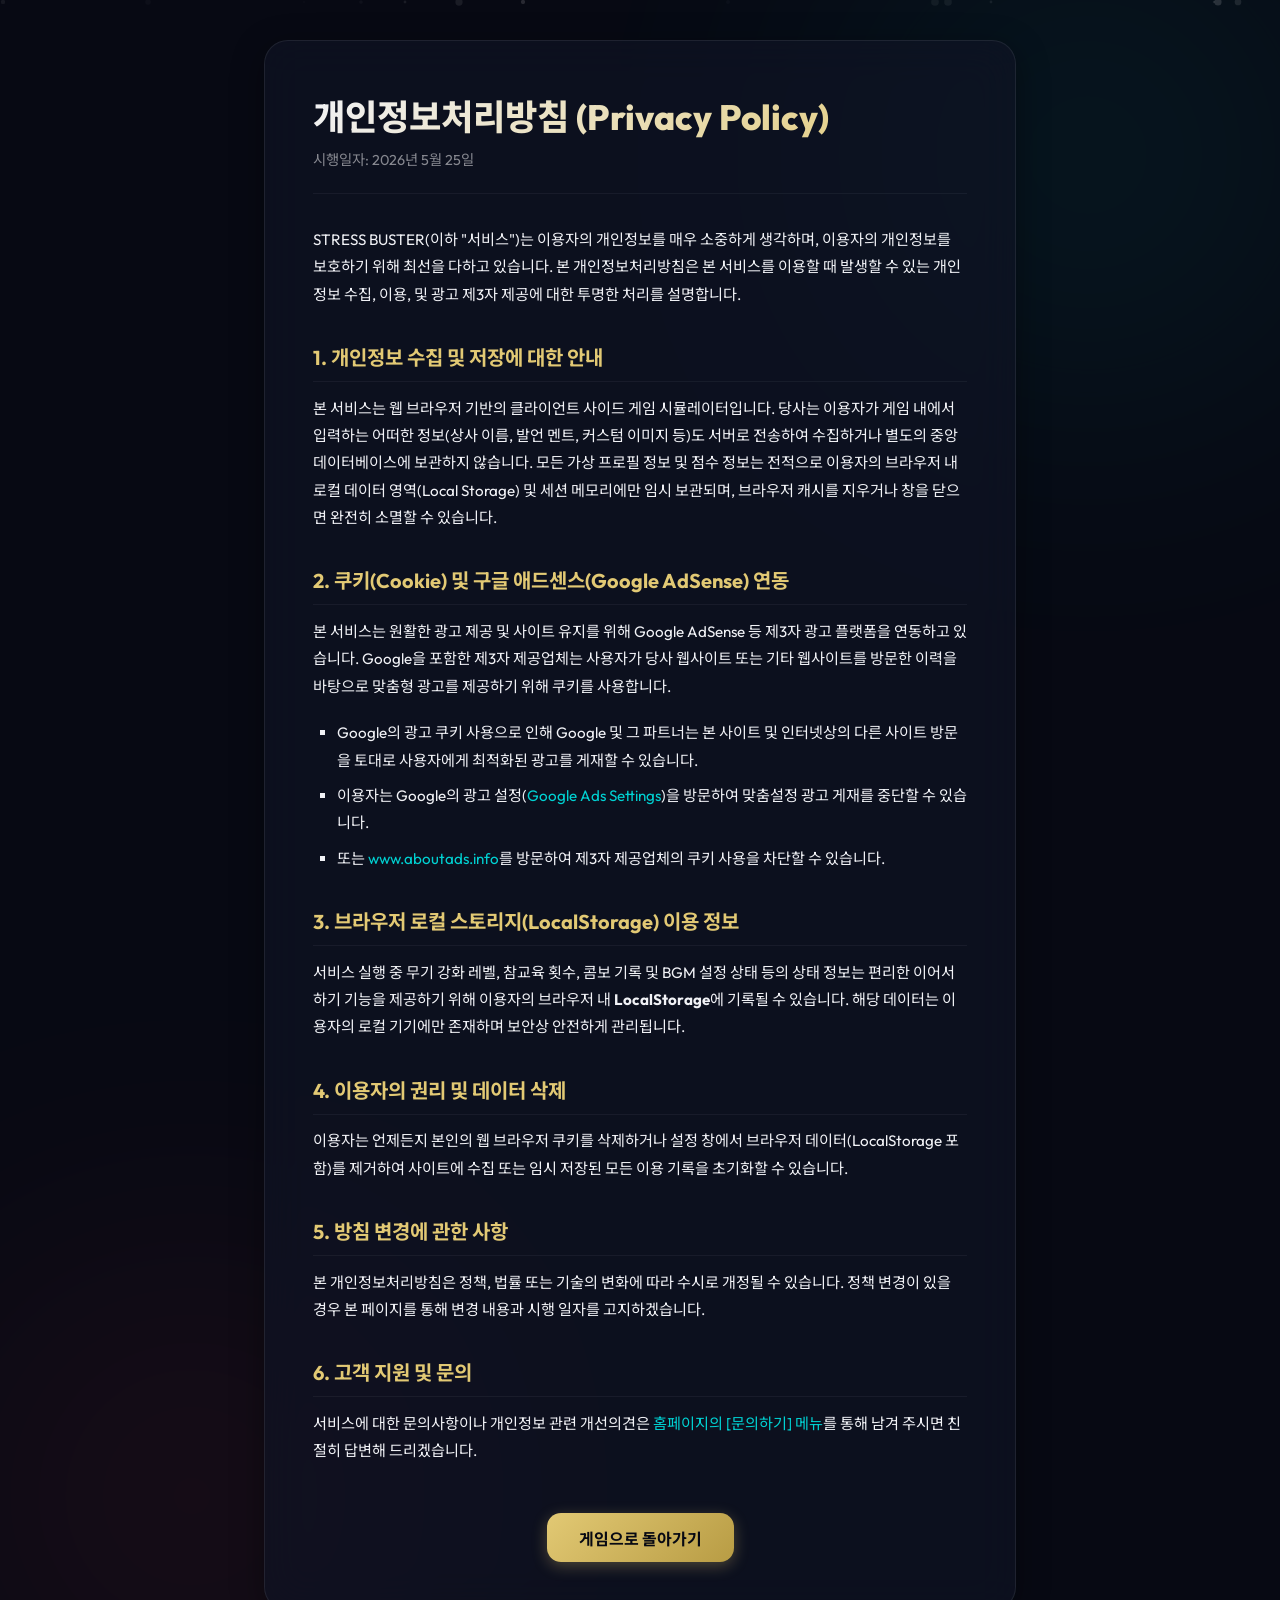
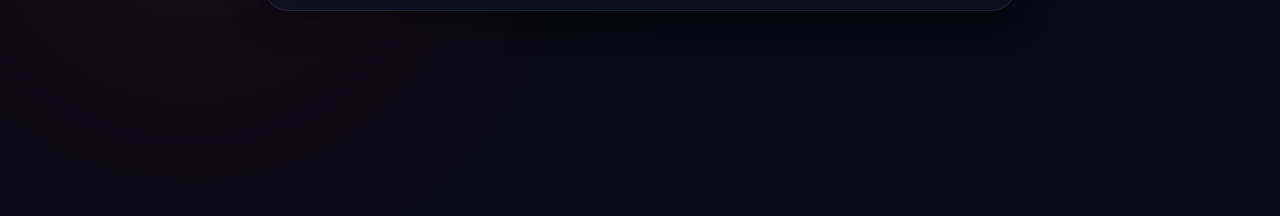
==== commit 5ac95ef9: "fix: make Formspree contact form robust with native fetch and fix privacy link hash" ====
--- a/privacy.html
+++ b/privacy.html
@@ -143,7 +143,7 @@
         <p>본 개인정보처리방침은 정책, 법률 또는 기술의 변화에 따라 수시로 개정될 수 있습니다. 정책 변경이 있을 경우 본 페이지를 통해 변경 내용과 시행 일자를 고지하겠습니다.</p>
 
         <h2>6. 고객 지원 및 문의</h2>
-        <p>서비스에 대한 문의사항이나 개인정보 관련 개선의견은 당사의 <a href="https://github.com/k2871015/bossdiee/issues" target="_blank" rel="noopener noreferrer">GitHub Issues 페이지</a>를 통해 남겨 주시면 친절히 답변해 드리겠습니다.</p>
+        <p>서비스에 대한 문의사항이나 개인정보 관련 개선의견은 <a href="index.html">홈페이지의 [문의하기] 메뉴</a>를 통해 남겨 주시면 친절히 답변해 드리겠습니다.</p>
       </div>
 
       <div class="back-btn-wrap">
--- a/style.css
+++ b/style.css
@@ -1382,3 +1382,253 @@
     padding: 1.5rem;
   }
 }
+
+/* Cookie Consent Banner */
+.cookie-banner {
+  position: fixed;
+  bottom: 1.5rem;
+  left: 50%;
+  transform: translateX(-50%);
+  width: calc(100% - 2rem);
+  max-width: 600px;
+  background: rgba(16, 20, 38, 0.9); /* Same dark color as theme */
+  backdrop-filter: blur(12px);
+  -webkit-backdrop-filter: blur(12px);
+  border: 1px solid rgba(0, 210, 211, 0.3); /* Cyan border */
+  border-radius: 16px;
+  padding: 1rem 1.5rem;
+  display: flex;
+  justify-content: space-between;
+  align-items: center;
+  gap: 1.5rem;
+  box-shadow: 0 10px 30px rgba(0, 0, 0, 0.5), 0 0 20px rgba(0, 210, 211, 0.1);
+  z-index: 20000;
+  transition: opacity 0.3s ease, transform 0.3s ease;
+}
+
+.cookie-banner p {
+  color: rgba(255, 255, 255, 0.7);
+  font-size: 0.85rem;
+  line-height: 1.5;
+  margin: 0;
+}
+
+.cookie-banner p a {
+  color: var(--color-cyan);
+  text-decoration: underline;
+  transition: color 0.2s;
+}
+
+.cookie-banner p a:hover {
+  color: var(--color-gold);
+}
+
+#cookie-accept-btn {
+  background: linear-gradient(135deg, var(--color-cyan), #00b8d4);
+  color: #0c0f1d;
+  border: none;
+  padding: 0.5rem 1.25rem;
+  font-family: inherit;
+  font-size: 0.85rem;
+  font-weight: 700;
+  border-radius: 8px;
+  cursor: pointer;
+  transition: all 0.2s ease;
+  white-space: nowrap;
+}
+
+#cookie-accept-btn:hover {
+  transform: translateY(-1px);
+  box-shadow: 0 0 15px rgba(0, 210, 211, 0.5);
+}
+
+/* Contact Sidebar / Drawer */
+.sidebar-overlay {
+  position: fixed;
+  inset: 0;
+  background: rgba(0, 0, 0, 0.7);
+  backdrop-filter: blur(4px);
+  -webkit-backdrop-filter: blur(4px);
+  z-index: 10000;
+  opacity: 0;
+  pointer-events: none;
+  transition: opacity 0.3s ease;
+}
+
+.sidebar-overlay.active {
+  opacity: 1;
+  pointer-events: auto;
+}
+
+.contact-sidebar {
+  position: fixed;
+  top: 0;
+  right: 0;
+  bottom: 0;
+  width: 100%;
+  max-width: 460px;
+  background: rgba(16, 20, 38, 0.95);
+  backdrop-filter: blur(20px);
+  -webkit-backdrop-filter: blur(20px);
+  border-left: 1px solid rgba(255, 255, 255, 0.1);
+  padding: 2.5rem 2rem;
+  z-index: 10001;
+  transform: translateX(100%);
+  transition: transform 0.3s cubic-bezier(0.4, 0, 0.2, 1);
+  box-shadow: -10px 0 30px rgba(0, 0, 0, 0.6);
+  overflow-y: auto;
+}
+
+.contact-sidebar.active {
+  transform: translateX(0);
+}
+
+.sidebar-header {
+  display: flex;
+  justify-content: space-between;
+  align-items: center;
+  margin-bottom: 2rem;
+  border-bottom: 1px solid rgba(255, 255, 255, 0.1);
+  padding-bottom: 1rem;
+}
+
+.sidebar-header h2 {
+  font-size: 1.25rem;
+  font-weight: 700;
+  color: var(--color-cyan);
+  text-shadow: 0 0 10px rgba(0, 210, 211, 0.4);
+}
+
+.sidebar-close-btn {
+  background: none;
+  border: none;
+  color: rgba(255, 255, 255, 0.5);
+  font-size: 1.75rem;
+  cursor: pointer;
+  line-height: 1;
+  transition: color 0.25s;
+}
+
+.sidebar-close-btn:hover {
+  color: var(--color-red);
+}
+
+.contact-form {
+  display: flex;
+  flex-direction: column;
+  gap: 1.2rem;
+}
+
+.contact-form .form-group {
+  display: flex;
+  flex-direction: column;
+  gap: 0.4rem;
+}
+
+.contact-form label {
+  font-size: 0.8rem;
+  font-weight: 600;
+  color: rgba(255, 255, 255, 0.7);
+}
+
+.contact-form input,
+.contact-form select,
+.contact-form textarea {
+  width: 100%;
+  background: rgba(0, 0, 0, 0.3);
+  border: 1px solid rgba(255, 255, 255, 0.1);
+  padding: 0.8rem;
+  border-radius: 8px;
+  color: #fff;
+  font-family: inherit;
+  font-size: 0.9rem;
+  transition: all 0.2s ease;
+}
+
+.contact-form input:focus,
+.contact-form select:focus,
+.contact-form textarea:focus {
+  outline: none;
+  border-color: var(--color-cyan);
+  box-shadow: 0 0 8px rgba(0, 210, 211, 0.4);
+  background: rgba(0, 0, 0, 0.5);
+}
+
+.contact-form textarea {
+  min-height: 120px;
+  resize: vertical;
+}
+
+.contact-form select {
+  cursor: pointer;
+}
+
+.contact-form select option {
+  background: #101426;
+  color: #fff;
+}
+
+.contact-form .submit-btn {
+  background: linear-gradient(135deg, var(--color-cyan), #00b8d4);
+  color: #0c0f1d;
+  border: none;
+  padding: 0.8rem;
+  font-size: 0.95rem;
+  font-weight: 700;
+  border-radius: 8px;
+  cursor: pointer;
+  transition: all 0.3s ease;
+  margin-top: 0.5rem;
+}
+
+.contact-form .submit-btn:hover {
+  transform: translateY(-2px);
+  box-shadow: 0 0 15px rgba(0, 210, 211, 0.6);
+}
+
+.contact-form .submit-btn:active {
+  transform: translateY(0);
+}
+
+.error-message {
+  color: var(--color-red);
+  font-size: 0.75rem;
+  min-height: 1rem;
+}
+
+.form-success-container,
+.form-error-container {
+  display: none;
+  padding: 0.8rem;
+  border-radius: 8px;
+  font-size: 0.85rem;
+  line-height: 1.5;
+}
+
+.form-success-container {
+  background: rgba(0, 210, 211, 0.1);
+  border: 1px solid var(--color-cyan);
+  color: var(--color-cyan);
+}
+
+.form-error-container {
+  background: rgba(255, 60, 60, 0.1);
+  border: 1px solid var(--color-red);
+  color: var(--color-red);
+}
+
+@media (max-width: 640px) {
+  .cookie-banner {
+    flex-direction: column;
+    align-items: stretch;
+    text-align: center;
+    bottom: 1rem;
+    width: calc(100% - 1.5rem);
+    padding: 1rem;
+    gap: 1rem;
+  }
+  #cookie-accept-btn {
+    width: 100%;
+  }
+}
+
